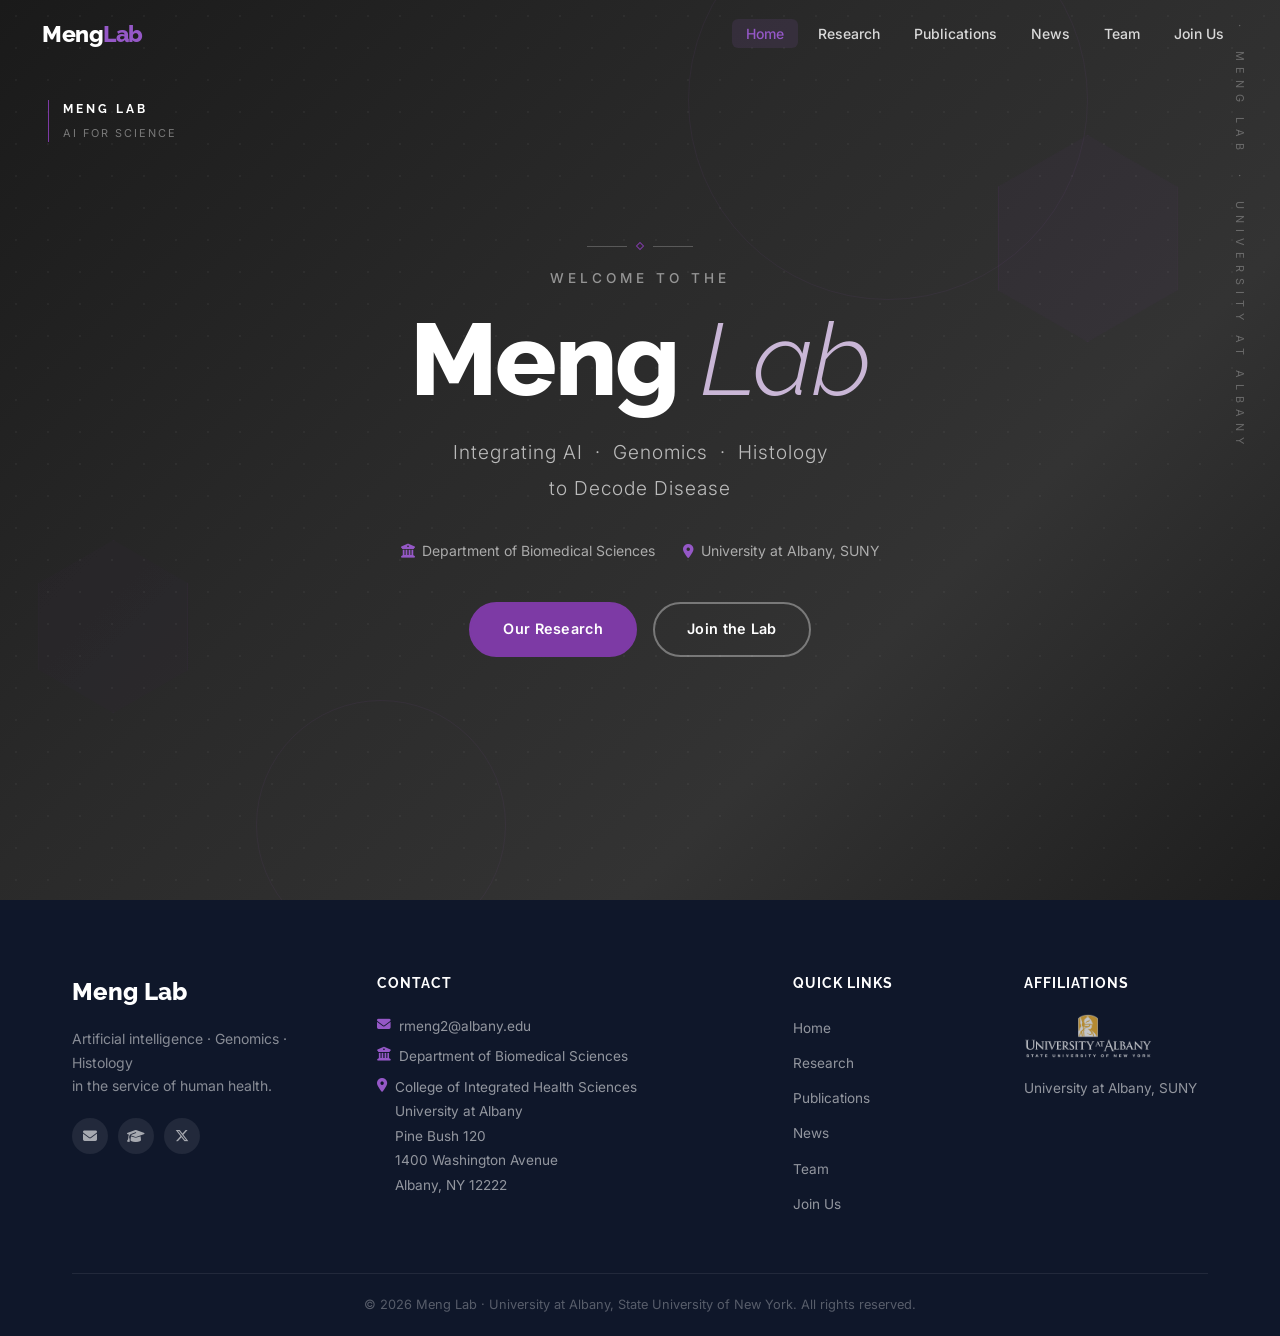
==== index.html @ 4afde880 "Initial commit: Meng Lab website" ====
<!DOCTYPE html>
<html lang="en">
<head>
    <meta charset="UTF-8">
    <meta name="viewport" content="width=device-width, initial-scale=1.0">
    <title>Meng Lab | University at Albany, SUNY</title>
    <meta name="description" content="Meng Lab: AI-driven computational genomics, histological imaging, and infectious disease biology at UAlbany, SUNY.">
    <link rel="stylesheet" href="css/style.css">
    <link rel="preconnect" href="https://fonts.googleapis.com">
    <link rel="preconnect" href="https://fonts.gstatic.com" crossorigin>
    <link href="https://fonts.googleapis.com/css2?family=Raleway:wght@300;400;500;600;700;800&family=Inter:wght@300;400;500;600&display=swap" rel="stylesheet">
    <link rel="stylesheet" href="https://cdnjs.cloudflare.com/ajax/libs/font-awesome/6.5.0/css/all.min.css">
</head>
<body>

    <!-- NAVBAR (transparent on home, becomes solid on scroll) -->
    <nav class="navbar" id="navbar">
        <div class="nav-container">
            <a href="index.html" class="nav-logo">
                <span class="logo-meng">Meng</span><span class="logo-lab">Lab</span>
            </a>
            <ul class="nav-menu" id="nav-menu">
                <li><a href="index.html"        class="nav-link active">Home</a></li>
                <li><a href="research.html"     class="nav-link">Research</a></li>
                <li><a href="publications.html" class="nav-link">Publications</a></li>
                <li><a href="news.html"         class="nav-link">News</a></li>
                <li><a href="team.html"         class="nav-link">Team</a></li>
                <li><a href="join.html"         class="nav-link">Join Us</a></li>
            </ul>
            <button class="nav-toggle" id="nav-toggle" aria-label="Toggle menu">
                <span></span><span></span><span></span>
            </button>
        </div>
    </nav>

    <!-- HERO -->
    <section class="hero">
        <div class="hero-bg">
            <div class="hex hex-2"></div>
            <div class="hex hex-3"></div>
            <div class="circle circle-1"></div>
            <div class="circle circle-2"></div>
            <div class="dot-grid"></div>
        </div>

        <!-- Editorial corner mark -->
        <div class="hero-mark">
            <span class="hero-mark-no">Meng Lab</span>
            <span class="hero-mark-label">AI for Science</span>
        </div>

        <!-- Vertical wordmark on right edge -->
        <div class="hero-spine">AI for Science &nbsp;·&nbsp; Meng Lab &nbsp;·&nbsp; University at Albany</div>

        <div class="hero-content">
            <div class="hero-eyebrow">
                <span class="hero-eyebrow-line"></span>
                <span class="hero-eyebrow-mark"></span>
                <span class="hero-eyebrow-line"></span>
            </div>
            <p class="hero-welcome">Welcome to the</p>
            <h1 class="hero-title">Meng <span class="hero-title-accent">Lab</span></h1>
            <p class="hero-tagline">Integrating AI &nbsp;·&nbsp; Genomics &nbsp;·&nbsp; Histology<br>to Decode Disease</p>
            <div class="hero-meta">
                <span><i class="fas fa-university"></i> Department of Biomedical Sciences</span>
                <span><i class="fas fa-map-marker-alt"></i> University at Albany, SUNY</span>
            </div>
            <div class="hero-buttons">
                <a href="research.html" class="btn btn-primary">Our Research</a>
                <a href="join.html"     class="btn btn-ghost">Join the Lab</a>
            </div>
        </div>
    </section>

    <!-- FOOTER -->
    <footer class="footer">
        <div class="container">
            <div class="footer-grid">
                <div class="footer-brand">
                    <div class="footer-logo">Meng Lab</div>
                    <p>Artificial intelligence · Genomics · Histology<br>in the service of human health.</p>
                    <div class="footer-social">
                        <a href="mailto:rmeng2@albany.edu"><i class="fas fa-envelope"></i></a>
                        <a href="https://scholar.google.com/citations?view_op=list_works&amp;hl=en&amp;hl=en&amp;user=-INi6s0AAAAJ&amp;sortby=pubdate" target="_blank"><i class="fas fa-graduation-cap"></i></a>
                        <a href="#"><i class="fab fa-x-twitter"></i></a>
                    </div>
                </div>
                <div class="footer-col">
                    <h4>Contact</h4>
                    <p><i class="fas fa-envelope"></i> <a href="mailto:rmeng2@albany.edu">rmeng2@albany.edu</a></p>
                    <p><i class="fas fa-university"></i> Department of Biomedical Sciences</p>
                    <p><i class="fas fa-map-marker-alt"></i> College of Integrated Health Sciences<br>University at Albany<br>Pine Bush 120<br>1400 Washington Avenue<br>Albany, NY 12222</p>
                </div>
                <div class="footer-col">
                    <h4>Quick Links</h4>
                    <ul class="footer-links">
                        <li><a href="index.html">Home</a></li>
                        <li><a href="research.html">Research</a></li>
                        <li><a href="publications.html">Publications</a></li>
                        <li><a href="news.html">News</a></li>
                        <li><a href="team.html">Team</a></li>
                        <li><a href="join.html">Join Us</a></li>
                    </ul>
                </div>
                <div class="footer-col">
                    <h4>Affiliations</h4>
                    <div class="affil-logo-wrap"><a href="https://www.albany.edu" target="_blank"><img src="assets/images/ualbany-logo-white.png" alt="University at Albany, SUNY"></a></div>
                    <ul class="footer-links">
                        <li><a href="https://www.albany.edu" target="_blank">University at Albany, SUNY</a></li>
                    </ul>
                </div>
            </div>
            <div class="footer-bottom">
                <p>&copy; 2026 Meng Lab · University at Albany, State University of New York. All rights reserved.</p>
            </div>
        </div>
    </footer>

    <button id="back-to-top" class="back-to-top" aria-label="Back to top">
        <i class="fas fa-chevron-up"></i>
    </button>

    <script src="js/main.js"></script>
</body>
</html>
---- css/style.css ----
/* ============================================================
   Meng Lab — Stylesheet
   ============================================================ */

/* ---------- CSS Custom Properties ---------- */
:root {
    --navy:        #2a2a2a;
    --navy-mid:    #3a3a3a;
    --navy-light:  #4a4a4a;
    --teal:        #7d3aa5;
    --teal-light:  #9558c7;
    --amber:       #9558c7;
    --white:       #ffffff;
    --gray-50:     #f8fafc;
    --gray-100:    #f1f5f9;
    --gray-200:    #e2e8f0;
    --gray-300:    #cbd5e1;
    --gray-400:    #94a3b8;
    --gray-500:    #64748b;
    --gray-700:    #334155;
    --gray-800:    #1e293b;
    --gray-900:    #0f172a;

    --font-display: 'Raleway', sans-serif;
    --font-body:    'Inter', sans-serif;

    --shadow-sm:  0 1px 3px rgba(0,0,0,.08), 0 1px 2px rgba(0,0,0,.06);
    --shadow-md:  0 4px 16px rgba(0,0,0,.10);
    --shadow-lg:  0 12px 40px rgba(0,0,0,.14);
    --shadow-xl:  0 20px 60px rgba(0,0,0,.18);

    --radius-sm:  6px;
    --radius-md:  12px;
    --radius-lg:  20px;
    --radius-xl:  32px;

    --nav-h: 68px;
    --transition: 0.3s ease;
}

/* ---------- Reset & Base ---------- */
*, *::before, *::after { box-sizing: border-box; margin: 0; padding: 0; }

html {
    scroll-behavior: smooth;
    font-size: 16px;
}

body {
    font-family: var(--font-body);
    color: var(--gray-800);
    background: var(--white);
    line-height: 1.7;
    overflow-x: hidden;
}

a { color: var(--navy-mid); text-decoration: none; transition: color var(--transition); }
a:hover { color: var(--teal); }

img { max-width: 100%; display: block; }

ul { list-style: none; }

/* ============================================================
   NAVBAR
   ============================================================ */
.navbar {
    position: fixed;
    top: 0; left: 0; right: 0;
    height: var(--nav-h);
    z-index: 1000;
    transition: background var(--transition), box-shadow var(--transition);
    background: transparent;
}

.navbar.scrolled {
    background: rgba(42, 42, 42, 0.97);
    box-shadow: 0 2px 20px rgba(0,0,0,.4);
    backdrop-filter: blur(10px);
}

.nav-container {
    max-width: 1260px;
    margin: 0 auto;
    padding: 0 32px;
    height: 100%;
    display: flex;
    align-items: center;
    justify-content: space-between;
}

.nav-logo {
    font-family: var(--font-display);
    font-size: 1.45rem;
    font-weight: 800;
    letter-spacing: -.5px;
}
.logo-meng { color: var(--white); }
.logo-lab  { color: var(--teal-light); }

.nav-menu {
    display: flex;
    align-items: center;
    gap: 6px;
}

.nav-link {
    color: rgba(255,255,255,.82);
    font-size: 0.875rem;
    font-weight: 500;
    padding: 6px 14px;
    border-radius: 6px;
    transition: color var(--transition), background var(--transition);
}
.nav-link:hover {
    color: var(--white);
    background: rgba(255,255,255,.1);
}

.nav-toggle {
    display: none;
    flex-direction: column;
    gap: 5px;
    background: none;
    border: none;
    cursor: pointer;
    padding: 6px;
}
.nav-toggle span {
    display: block;
    width: 24px;
    height: 2px;
    background: var(--white);
    border-radius: 2px;
    transition: var(--transition);
}

/* ============================================================
   HERO
   ============================================================ */
.hero {
    position: relative;
    min-height: 100vh;
    display: flex;
    align-items: center;
    justify-content: center;
    background: linear-gradient(135deg, #1a1a1a 0%, #2a2a2a 40%, #333333 70%, #1e1e1e 100%);
    overflow: hidden;
    text-align: center;
}

/* Decorative background elements */
.hero-bg {
    position: absolute;
    inset: 0;
    pointer-events: none;
}

.hex {
    position: absolute;
    width: 120px;
    height: 138px;
    background: rgba(125, 58, 165, 0.04);
    clip-path: polygon(50% 0%, 100% 25%, 100% 75%, 50% 100%, 0% 75%, 0% 25%);
    border: 1px solid rgba(125, 58, 165, 0.08);
    animation: floatHex 8s ease-in-out infinite;
}

.hex-1 { top: 10%; left: 5%;   width: 100px; height: 115px; animation-delay: 0s; }
.hex-2 { top: 60%; left: 3%;   width: 150px; height: 173px; animation-delay: 1.5s; opacity:.6; }
.hex-3 { top: 15%; right: 8%;  width: 180px; height: 207px; animation-delay: 0.8s; }
.hex-4 { top: 70%; right: 5%;  width: 100px; height: 115px; animation-delay: 2.5s; opacity:.7; }
.hex-5 { top: 40%; left: 45%;  width: 60px;  height: 69px;  animation-delay: 1s;   opacity:.4; }

.circle {
    position: absolute;
    border-radius: 50%;
    border: 1px solid rgba(149, 88, 199, 0.07);
    animation: floatHex 10s ease-in-out infinite;
}
.circle-1 { width: 400px; height: 400px; top: -100px; right: 15%; animation-delay: 3s; }
.circle-2 { width: 250px; height: 250px; bottom: -50px; left: 20%; animation-delay: 1.5s; }

.dot-grid {
    position: absolute;
    inset: 0;
    background-image: radial-gradient(rgba(255,255,255,.04) 1px, transparent 1px);
    background-size: 32px 32px;
}

@keyframes floatHex {
    0%, 100% { transform: translateY(0) rotate(0deg); }
    50%       { transform: translateY(-18px) rotate(3deg); }
}

/* Hero content */
.hero-content {
    position: relative;
    z-index: 2;
    max-width: 780px;
    padding: 0 24px;
}

/* Editorial eyebrow — hairline + center diamond above welcome */
.hero-eyebrow {
    display: flex;
    align-items: center;
    justify-content: center;
    gap: 10px;
    margin-bottom: 18px;
}
.hero-eyebrow-line {
    width: 40px;
    height: 1px;
    background: rgba(255, 255, 255, 0.22);
}
.hero-eyebrow-mark {
    width: 6px;
    height: 6px;
    background: transparent;
    border: 1px solid var(--teal);
    transform: rotate(45deg);
}

.hero-welcome {
    color: rgba(255, 255, 255, 0.5);
    font-size: 0.85rem;
    font-weight: 500;
    letter-spacing: 4px;
    text-transform: uppercase;
    margin-bottom: 16px;
}

.hero-title {
    font-family: var(--font-display);
    font-size: clamp(3.5rem, 8vw, 6.5rem);
    font-weight: 800;
    color: var(--white);
    line-height: 1.05;
    letter-spacing: -2px;
    margin-bottom: 20px;
}
.hero-title-accent {
    color: #c9b6d6;
    font-weight: 300;
    font-style: italic;
    letter-spacing: -1px;
}

/* Corner ID mark — top-left */
.hero-mark {
    position: absolute;
    top: calc(var(--nav-h) + 32px);
    left: 48px;
    z-index: 3;
    display: flex;
    flex-direction: column;
    align-items: flex-start;
    gap: 4px;
    color: rgba(255, 255, 255, 0.55);
    padding-left: 14px;
    border-left: 1px solid var(--teal);
}
.hero-mark-no {
    font-family: var(--font-display);
    font-size: 0.72rem;
    font-weight: 700;
    letter-spacing: 3px;
    color: var(--white);
    text-transform: uppercase;
}
.hero-mark-label {
    font-size: 0.68rem;
    letter-spacing: 2px;
    text-transform: uppercase;
    color: rgba(255, 255, 255, 0.4);
}

/* Vertical spine wordmark on right edge */
.hero-spine {
    position: absolute;
    right: 40px;
    top: 50%;
    transform: translateY(-50%) rotate(90deg);
    transform-origin: right center;
    z-index: 3;
    font-family: var(--font-body);
    font-size: 0.68rem;
    letter-spacing: 6px;
    text-transform: uppercase;
    color: rgba(255, 255, 255, 0.28);
    white-space: nowrap;
    pointer-events: none;
}

.hero-tagline {
    font-size: clamp(1rem, 2.5vw, 1.2rem);
    color: rgba(255,255,255,.68);
    font-weight: 300;
    letter-spacing: 1px;
    margin-bottom: 32px;
    line-height: 1.9;
}

.hero-meta {
    display: flex;
    align-items: center;
    justify-content: center;
    gap: 28px;
    flex-wrap: wrap;
    margin-bottom: 40px;
}
.hero-meta span {
    color: rgba(255,255,255,.6);
    font-size: 0.875rem;
    display: flex;
    align-items: center;
    gap: 7px;
}
.hero-meta i { color: var(--teal-light); }

.hero-buttons {
    display: flex;
    gap: 16px;
    justify-content: center;
    flex-wrap: wrap;
}

.hero-scroll-hint {
    position: absolute;
    bottom: 36px;
    left: 50%;
    transform: translateX(-50%);
    z-index: 2;
    display: flex;
    flex-direction: column;
    align-items: center;
    gap: 6px;
    color: rgba(255,255,255,.35);
    font-size: 0.75rem;
    letter-spacing: 2px;
    text-transform: uppercase;
    animation: scrollBounce 2s ease-in-out infinite;
}

@keyframes scrollBounce {
    0%, 100% { transform: translateX(-50%) translateY(0); }
    50%       { transform: translateX(-50%) translateY(6px); }
}

/* ============================================================
   BUTTONS
   ============================================================ */
.btn {
    display: inline-flex;
    align-items: center;
    gap: 8px;
    padding: 13px 32px;
    border-radius: 50px;
    font-family: var(--font-body);
    font-size: 0.9rem;
    font-weight: 600;
    cursor: pointer;
    transition: all var(--transition);
    text-decoration: none;
    border: 2px solid transparent;
    letter-spacing: 0.3px;
}

.btn-primary {
    background: var(--teal);
    color: var(--white);
    border-color: var(--teal);
}
.btn-primary:hover {
    background: var(--teal-light);
    border-color: var(--teal-light);
    color: var(--white);
    transform: translateY(-2px);
    box-shadow: 0 8px 24px rgba(125,58,165,.35);
}

.btn-ghost {
    background: transparent;
    color: var(--white);
    border-color: rgba(255,255,255,.35);
}
.btn-ghost:hover {
    background: rgba(255,255,255,.1);
    border-color: rgba(255,255,255,.6);
    color: var(--white);
    transform: translateY(-2px);
}

.btn-outline {
    background: transparent;
    color: var(--navy-mid);
    border-color: var(--navy-mid);
}
.btn-outline:hover {
    background: var(--navy-mid);
    color: var(--white);
    transform: translateY(-2px);
    box-shadow: 0 8px 24px rgba(58,58,58,.2);
}

.btn-large {
    padding: 16px 40px;
    font-size: 1rem;
}

/* ============================================================
   SHARED SECTION STYLES
   ============================================================ */
.section { padding: 96px 0; }

.container {
    max-width: 1200px;
    margin: 0 auto;
    padding: 0 32px;
}

.section-tag {
    display: inline-block;
    background: rgba(125,58,165,.1);
    color: var(--teal);
    font-size: 0.75rem;
    font-weight: 700;
    letter-spacing: 3px;
    text-transform: uppercase;
    padding: 5px 14px;
    border-radius: 50px;
    margin-bottom: 14px;
}

.section-title {
    font-family: var(--font-display);
    font-size: clamp(2rem, 4vw, 2.8rem);
    font-weight: 800;
    color: var(--gray-900);
    line-height: 1.15;
    letter-spacing: -1px;
    margin-bottom: 20px;
}

.section-subtitle {
    font-size: 1.05rem;
    color: var(--gray-500);
    max-width: 680px;
    margin: 0 auto;
}

.section-header {
    text-align: center;
    margin-bottom: 60px;
}

/* ============================================================
   ABOUT
   ============================================================ */
.about-section { background: var(--white); }

.about-grid {
    display: grid;
    grid-template-columns: 340px 1fr;
    gap: 72px;
    align-items: start;
}

/* Left column */
.about-left { display: flex; flex-direction: column; gap: 24px; }

.photo-frame {
    position: relative;
    border-radius: var(--radius-lg);
    overflow: hidden;
    box-shadow: var(--shadow-xl);
}

.profile-photo {
    width: 100%;
    aspect-ratio: 3/4;
    object-fit: cover;
    object-position: top center;
    display: block;
    filter: grayscale(5%) contrast(1.02);
    transition: transform 0.6s ease;
}
.photo-frame:hover .profile-photo { transform: scale(1.03); }

.photo-accent {
    position: absolute;
    bottom: 0; left: 0; right: 0;
    height: 4px;
    background: linear-gradient(90deg, var(--teal), var(--navy-mid));
}

.pi-card {
    background: var(--gray-50);
    border: 1px solid var(--gray-200);
    border-radius: var(--radius-md);
    padding: 24px;
    text-align: center;
}
.pi-card h3 {
    font-family: var(--font-display);
    font-size: 1.2rem;
    font-weight: 700;
    color: var(--gray-900);
    margin-bottom: 6px;
}
.pi-title { color: var(--teal); font-weight: 600; font-size: 0.875rem; margin-bottom: 4px; }
.pi-dept, .pi-inst { color: var(--gray-500); font-size: 0.825rem; line-height: 1.5; }
.pi-divider { border: none; border-top: 1px solid var(--gray-200); margin: 16px 0; }

.pi-links {
    display: flex;
    justify-content: center;
    gap: 12px;
}
.pi-links a {
    width: 36px; height: 36px;
    border-radius: 50%;
    background: var(--white);
    border: 1px solid var(--gray-200);
    display: flex;
    align-items: center;
    justify-content: center;
    color: var(--gray-500);
    font-size: 0.875rem;
    transition: all var(--transition);
}
.pi-links a:hover {
    background: var(--navy-mid);
    border-color: var(--navy-mid);
    color: var(--white);
    transform: translateY(-2px);
}

/* Right column */
.about-right { padding-top: 8px; }

.about-lead {
    font-size: 1.15rem;
    color: var(--gray-700);
    font-weight: 400;
    margin-bottom: 20px;
    line-height: 1.75;
    border-left: 3px solid var(--teal);
    padding-left: 20px;
}

.about-right p {
    color: var(--gray-600);
    margin-bottom: 16px;
    font-size: 0.975rem;
}

/* Stats strip */
.stats-strip {
    display: grid;
    grid-template-columns: repeat(4, 1fr);
    gap: 1px;
    background: var(--gray-200);
    border: 1px solid var(--gray-200);
    border-radius: var(--radius-md);
    overflow: hidden;
    margin: 32px 0;
}

.stat-item {
    background: var(--white);
    padding: 20px 12px;
    text-align: center;
    display: flex;
    flex-direction: column;
    gap: 4px;
}

.stat-number {
    font-family: var(--font-display);
    font-size: 1.6rem;
    font-weight: 800;
    color: var(--navy-mid);
    line-height: 1;
}

.stat-label {
    font-size: 0.72rem;
    color: var(--gray-500);
    line-height: 1.3;
    font-weight: 500;
}

/* Education list */
.edu-list {
    display: flex;
    flex-direction: column;
    gap: 12px;
    margin-bottom: 32px;
}

.edu-item {
    display: flex;
    align-items: center;
    gap: 14px;
    padding: 14px 18px;
    background: var(--gray-50);
    border-radius: var(--radius-sm);
    border: 1px solid var(--gray-100);
}

.edu-icon {
    width: 38px; height: 38px;
    background: linear-gradient(135deg, var(--teal), #9558c7);
    color: var(--white);
    border-radius: 10px;
    display: flex;
    align-items: center;
    justify-content: center;
    font-size: 0.875rem;
    flex-shrink: 0;
}

.edu-text {
    display: flex;
    flex-direction: column;
}
.edu-text strong { font-size: 0.9rem; color: var(--gray-800); font-weight: 600; }
.edu-text span   { font-size: 0.8rem; color: var(--gray-500); }

/* ============================================================
   RESEARCH
   ============================================================ */
.research-section { background: var(--gray-50); }

.research-grid {
    display: grid;
    grid-template-columns: repeat(3, 1fr);
    gap: 28px;
}

.research-card {
    background: var(--white);
    border-radius: var(--radius-lg);
    padding: 36px 32px 32px;
    border: 1px solid var(--gray-200);
    box-shadow: var(--shadow-sm);
    display: flex;
    flex-direction: column;
    gap: 16px;
    transition: transform var(--transition), box-shadow var(--transition);
}
.research-card:hover {
    transform: translateY(-6px);
    box-shadow: var(--shadow-lg);
}

.rc-icon {
    width: 56px; height: 56px;
    border-radius: 16px;
    display: flex;
    align-items: center;
    justify-content: center;
    font-size: 1.4rem;
    flex-shrink: 0;
}
.rc-icon-blue  { background: rgba(125,58,165,.10); color: #7d3aa5; }
.rc-icon-teal  { background: rgba(149,88,199,.12); color: #9558c7; }
.rc-icon-amber { background: rgba(181,134,224,.14); color: #b586e0; }

.research-card h3 {
    font-family: var(--font-display);
    font-size: 1.1rem;
    font-weight: 700;
    color: var(--gray-900);
    line-height: 1.35;
}

.research-card p {
    color: var(--gray-600);
    font-size: 0.9rem;
    line-height: 1.75;
    flex: 1;
}

.rc-tags {
    display: flex;
    flex-wrap: wrap;
    gap: 6px;
}
.rc-tags span {
    background: var(--gray-100);
    color: var(--gray-600);
    font-size: 0.72rem;
    font-weight: 600;
    padding: 4px 10px;
    border-radius: 50px;
    letter-spacing: 0.3px;
}

.rc-paper {
    display: flex;
    align-items: center;
    gap: 8px;
    font-size: 0.8rem;
    color: var(--gray-400);
    padding-top: 8px;
    border-top: 1px solid var(--gray-100);
}
.rc-paper i { color: var(--teal); }

/* ============================================================
   NEWS
   ============================================================ */
.news-section { background: var(--white); }

.news-timeline {
    position: relative;
    max-width: 820px;
    margin: 0 auto;
    padding-left: 32px;
}

.news-timeline::before {
    content: '';
    position: absolute;
    left: 0;
    top: 0; bottom: 0;
    width: 2px;
    background: linear-gradient(to bottom, var(--teal), transparent);
}

.news-item {
    position: relative;
    display: grid;
    grid-template-columns: 90px 1fr;
    gap: 20px;
    padding: 20px 0 24px;
    border-bottom: 1px solid var(--gray-100);
    align-items: baseline;
}
.news-item:last-child { border-bottom: none; }

.news-dot {
    position: absolute;
    left: -38px;
    top: 26px;
    width: 12px; height: 12px;
    border-radius: 50%;
    background: var(--teal);
    border: 2px solid var(--white);
    box-shadow: 0 0 0 3px rgba(125,58,165,.2);
}

.news-date {
    font-size: 0.78rem;
    font-weight: 700;
    color: var(--teal);
    text-transform: uppercase;
    letter-spacing: 1px;
    line-height: 1.7;
    text-align: right;
    padding-right: 8px;
    white-space: nowrap;
}

.news-body {
    font-size: 0.925rem;
    color: var(--gray-600);
    line-height: 1.7;
}
.news-body strong { color: var(--gray-800); }

.news-link {
    color: var(--teal);
    font-weight: 600;
    font-size: 0.85rem;
    margin-left: 6px;
}
.news-link:hover { color: var(--navy-mid); }

.badge {
    display: inline-block;
    padding: 2px 10px;
    border-radius: 50px;
    font-size: 0.7rem;
    font-weight: 700;
    text-transform: uppercase;
    letter-spacing: 1px;
    margin-right: 8px;
    vertical-align: middle;
}
.badge-new {
    background: rgba(125,58,165,.12);
    color: var(--teal);
}

/* ============================================================
   PUBLICATIONS
   ============================================================ */
.publications-section { background: var(--gray-50); }

.pub-list { max-width: 960px; margin: 0 auto; }

.pub-year-block {
    display: grid;
    grid-template-columns: 80px 1fr;
    gap: 24px;
    margin-bottom: 40px;
    align-items: start;
}

.pub-year-label {
    font-family: var(--font-display);
    font-size: 1.5rem;
    font-weight: 800;
    color: var(--gray-300);
    text-align: right;
    padding-top: 14px;
    line-height: 1;
}

.pub-year-review { font-size: 0.7rem; color: var(--gray-400); letter-spacing: 1px; padding-top: 18px; text-transform: uppercase; }

.pub-year-items { display: flex; flex-direction: column; gap: 14px; }

.pub-item {
    background: var(--white);
    border: 1px solid var(--gray-200);
    border-radius: var(--radius-md);
    padding: 20px 24px;
    display: grid;
    grid-template-columns: 80px 1fr;
    gap: 18px;
    align-items: start;
    transition: box-shadow var(--transition), transform var(--transition);
}
.pub-item:hover {
    box-shadow: var(--shadow-md);
    transform: translateX(4px);
}

.pub-featured {
    border-left: 3px solid var(--teal);
}

/* Journal badges */
.pub-badge {
    display: inline-flex;
    align-items: center;
    justify-content: center;
    padding: 5px 8px;
    border-radius: var(--radius-sm);
    font-size: 0.68rem;
    font-weight: 800;
    text-transform: uppercase;
    letter-spacing: 0.5px;
    text-align: center;
    line-height: 1.2;
    color: var(--white);
    align-self: start;
    margin-top: 2px;
}

/* High-impact journals → UAlbany purple */
.badge-pnas,
.badge-science,
.badge-nature,
.badge-cell    { background: var(--teal); }
/* Other journals → dark gray */
.badge-natcomm,
.badge-plos,
.badge-bioprot { background: var(--gray-700); }
.badge-review  { background: var(--gray-400); }

.pub-title {
    font-size: 0.925rem;
    font-weight: 600;
    color: var(--gray-800);
    margin-bottom: 5px;
    line-height: 1.5;
}

.pub-authors {
    font-size: 0.825rem;
    color: var(--gray-500);
    margin-bottom: 4px;
    line-height: 1.5;
}
.pub-authors strong { color: var(--gray-700); }

.pub-journal {
    font-size: 0.825rem;
    color: var(--gray-500);
    display: flex;
    align-items: center;
    gap: 8px;
    flex-wrap: wrap;
}

.co-first-label {
    background: rgba(125,58,165,.1);
    color: var(--teal);
    font-size: 0.7rem;
    font-weight: 700;
    padding: 2px 8px;
    border-radius: 50px;
    letter-spacing: 0.5px;
}

.pub-doi {
    display: inline-flex;
    align-items: center;
    gap: 5px;
    font-size: 0.78rem;
    font-weight: 600;
    color: var(--teal);
    margin-top: 6px;
}
.pub-doi:hover { color: var(--navy-mid); }

.pub-footer {
    text-align: center;
    margin-top: 48px;
}

/* ============================================================
   TEAM
   ============================================================ */
.team-section { background: var(--white); }

.team-grid {
    display: flex;
    justify-content: center;
    margin-bottom: 40px;
}

.team-card {
    background: var(--gray-50);
    border: 1px solid var(--gray-200);
    border-radius: var(--radius-lg);
    overflow: hidden;
    width: 280px;
    text-align: center;
    box-shadow: var(--shadow-sm);
    transition: box-shadow var(--transition), transform var(--transition);
}
.team-card:hover {
    box-shadow: var(--shadow-lg);
    transform: translateY(-4px);
}

.team-photo-wrap {
    overflow: hidden;
    height: 260px;
}
.team-photo {
    width: 100%; height: 100%;
    object-fit: cover;
    object-position: top center;
    transition: transform 0.5s ease;
}
.team-card:hover .team-photo { transform: scale(1.06); }

.team-info {
    padding: 24px 20px;
}
.team-info h3 {
    font-family: var(--font-display);
    font-size: 1.1rem;
    font-weight: 700;
    color: var(--gray-900);
    margin-bottom: 4px;
}
.team-role  { color: var(--teal); font-weight: 600; font-size: 0.85rem; margin-bottom: 3px; }
.team-dept  { color: var(--gray-600); font-size: 0.8rem; }
.team-univ  { color: var(--gray-500); font-size: 0.8rem; margin-bottom: 12px; }
.team-email {
    font-size: 0.8rem;
    color: var(--gray-500);
    display: flex;
    align-items: center;
    justify-content: center;
    gap: 6px;
    margin-bottom: 12px;
}
.team-email a { color: var(--gray-500); }
.team-email a:hover { color: var(--teal); }

.team-links {
    display: flex;
    justify-content: center;
    gap: 8px;
}
.team-links a {
    width: 32px; height: 32px;
    border-radius: 50%;
    background: var(--white);
    border: 1px solid var(--gray-200);
    display: flex;
    align-items: center;
    justify-content: center;
    color: var(--gray-500);
    font-size: 0.8rem;
    transition: all var(--transition);
}
.team-links a:hover {
    background: var(--navy-mid);
    border-color: var(--navy-mid);
    color: var(--white);
}

.team-recruiting {
    text-align: center;
    padding: 24px 40px;
    background: linear-gradient(135deg, rgba(125,58,165,.05), rgba(58,58,58,.05));
    border: 1px dashed var(--gray-300);
    border-radius: var(--radius-lg);
    max-width: 560px;
    margin: 0 auto;
    font-size: 1rem;
    color: var(--gray-600);
}
.team-recruiting a {
    color: var(--teal);
    font-weight: 600;
}

/* ============================================================
   JOIN US
   ============================================================ */
.join-section {
    background: linear-gradient(135deg, var(--navy) 0%, var(--navy-mid) 100%);
    color: var(--white);
}

.join-section .section-tag {
    background: rgba(149,88,199,.15);
    color: var(--teal-light);
}
.join-section .section-title { color: var(--white); }
.join-section .section-subtitle { color: rgba(255,255,255,.7); }

.join-grid {
    display: grid;
    grid-template-columns: repeat(2, 1fr);
    gap: 24px;
    margin-bottom: 56px;
}

.join-card {
    background: rgba(255,255,255,.06);
    border: 1px solid rgba(255,255,255,.1);
    border-radius: var(--radius-lg);
    padding: 36px 28px;
    transition: background var(--transition), transform var(--transition);
}
.join-card:hover {
    background: rgba(255,255,255,.1);
    transform: translateY(-4px);
}

.join-icon {
    width: 56px; height: 56px;
    border-radius: 16px;
    background: rgba(125,58,165,.2);
    color: var(--teal-light);
    display: flex;
    align-items: center;
    justify-content: center;
    font-size: 1.4rem;
    margin-bottom: 20px;
}

.join-card h3 {
    font-family: var(--font-display);
    font-size: 1.1rem;
    font-weight: 700;
    color: var(--white);
    margin-bottom: 12px;
}

.join-card p {
    font-size: 0.875rem;
    color: rgba(255,255,255,.65);
    line-height: 1.75;
}

.join-cta {
    text-align: center;
    padding: 40px 0 0;
    border-top: 1px solid rgba(255,255,255,.1);
}
.join-cta p {
    color: rgba(255,255,255,.7);
    margin-bottom: 24px;
    font-size: 0.95rem;
}

/* ============================================================
   FOOTER
   ============================================================ */
.footer {
    background: var(--gray-900);
    color: rgba(255,255,255,.7);
    padding: 72px 0 0;
}

.footer-grid {
    display: grid;
    grid-template-columns: 1.4fr 2fr 1fr 1fr;
    gap: 48px;
    padding-bottom: 56px;
    border-bottom: 1px solid rgba(255,255,255,.08);
}

.footer-logo {
    font-family: var(--font-display);
    font-size: 1.5rem;
    font-weight: 800;
    color: var(--white);
    margin-bottom: 14px;
}

.footer-brand p {
    font-size: 0.875rem;
    line-height: 1.7;
    color: rgba(255,255,255,.5);
    margin-bottom: 20px;
}

.footer-social {
    display: flex;
    gap: 10px;
}
.footer-social a {
    width: 36px; height: 36px;
    border-radius: 50%;
    background: rgba(255,255,255,.08);
    display: flex;
    align-items: center;
    justify-content: center;
    color: rgba(255,255,255,.6);
    font-size: 0.875rem;
    transition: all var(--transition);
}
.footer-social a:hover {
    background: var(--teal);
    color: var(--white);
}

.footer-col h4 {
    font-family: var(--font-display);
    font-size: 0.875rem;
    font-weight: 700;
    color: var(--white);
    letter-spacing: 1px;
    text-transform: uppercase;
    margin-bottom: 18px;
}

.footer-col p {
    font-size: 0.85rem;
    line-height: 1.8;
    display: flex;
    align-items: flex-start;
    gap: 8px;
    margin-bottom: 6px;
    color: rgba(255,255,255,.55);
}
.footer-col p i { color: var(--teal-light); margin-top: 4px; flex-shrink: 0; }
.footer-col p a { color: rgba(255,255,255,.55); }
.footer-col p a:hover { color: var(--teal-light); }

.footer-links { display: flex; flex-direction: column; gap: 8px; }
.footer-links a {
    font-size: 0.85rem;
    color: rgba(255,255,255,.55);
    transition: color var(--transition);
}
.footer-links a:hover { color: var(--teal-light); }

.footer-bottom {
    padding: 20px 0;
    text-align: center;
    font-size: 0.8rem;
    color: rgba(255,255,255,.3);
}

/* ============================================================
   BACK TO TOP
   ============================================================ */
.back-to-top {
    position: fixed;
    bottom: 32px;
    right: 32px;
    width: 44px; height: 44px;
    background: var(--navy-mid);
    color: var(--white);
    border: none;
    border-radius: 50%;
    display: flex;
    align-items: center;
    justify-content: center;
    cursor: pointer;
    font-size: 0.875rem;
    box-shadow: var(--shadow-md);
    transition: all var(--transition);
    opacity: 0;
    pointer-events: none;
    z-index: 999;
}
.back-to-top.visible {
    opacity: 1;
    pointer-events: all;
}
.back-to-top:hover {
    background: var(--teal);
    transform: translateY(-3px);
}

/* ============================================================
   RESPONSIVE
   ============================================================ */
@media (max-width: 1024px) {
    .about-grid { grid-template-columns: 280px 1fr; gap: 48px; }
    .research-grid { grid-template-columns: 1fr 1fr; }
    .footer-grid { grid-template-columns: 1fr 1fr; gap: 36px; }
    .stats-strip { grid-template-columns: repeat(2, 1fr); }
}

@media (max-width: 768px) {
    :root { --nav-h: 60px; }

    .nav-menu {
        position: fixed;
        top: var(--nav-h);
        left: 0; right: 0;
        background: rgba(42,42,42,.97);
        flex-direction: column;
        padding: 24px 20px;
        gap: 4px;
        transform: translateY(-120%);
        transition: transform var(--transition);
        backdrop-filter: blur(12px);
    }
    .nav-menu.open { transform: translateY(0); }
    .nav-link { padding: 10px 16px; width: 100%; }
    .nav-toggle { display: flex; }

    .section { padding: 72px 0; }
    .container { padding: 0 20px; }

    .about-grid { grid-template-columns: 1fr; }
    .about-left { flex-direction: row; flex-wrap: wrap; }
    .photo-frame { width: 200px; flex-shrink: 0; }
    .pi-card { flex: 1; min-width: 220px; }

    .research-grid { grid-template-columns: 1fr; }
    .join-grid { grid-template-columns: 1fr; }

    .pub-year-block { grid-template-columns: 60px 1fr; gap: 16px; }
    .pub-item { grid-template-columns: 60px 1fr; gap: 14px; }
    .pub-year-label { font-size: 1.1rem; }

    .news-item { grid-template-columns: 70px 1fr; gap: 12px; }

    .footer-grid { grid-template-columns: 1fr 1fr; gap: 32px; }
    .stats-strip { grid-template-columns: repeat(2, 1fr); }

    .hero-title { letter-spacing: -1px; }
    .hero-meta { flex-direction: column; gap: 10px; }
    .hero-mark, .hero-spine { display: none; }
}

@media (max-width: 540px) {
    .about-left { flex-direction: column; }
    .photo-frame { width: 100%; }
    .footer-grid { grid-template-columns: 1fr; }
    .stats-strip { grid-template-columns: repeat(2, 1fr); }
    .pub-item { grid-template-columns: 1fr; }
    .pub-badge { display: inline-flex; margin-bottom: 8px; }
    .news-item { grid-template-columns: 1fr; gap: 4px; }
    .news-date { text-align: left; padding-right: 0; }
    .pub-year-block { grid-template-columns: 1fr; }
    .pub-year-label { font-size: 0.9rem; color: var(--teal); padding-top: 0; text-align: left; }
}

/* ============================================================
   SCROLL ANIMATIONS
   ============================================================ */
.fade-in {
    opacity: 0;
    transform: translateY(28px);
    transition: opacity 0.65s ease, transform 0.65s ease;
}
.fade-in.visible {
    opacity: 1;
    transform: translateY(0);
}

/* ============================================================
   MULTI-PAGE LAYOUT
   ============================================================ */

/* Always-solid navbar for inner pages */
.navbar-solid,
.navbar-solid.scrolled {
    background: rgba(42, 42, 42, 0.98) !important;
    box-shadow: 0 2px 20px rgba(0,0,0,.45) !important;
}

/* Page entrance animation */
.main-content {
    animation: pageFadeIn 0.42s cubic-bezier(0.16, 1, 0.3, 1) both;
}
@keyframes pageFadeIn {
    from { opacity: 0; transform: translateY(22px); }
    to   { opacity: 1; transform: translateY(0); }
}

/* Active nav link (set in HTML per page) */
.nav-link.active {
    color: #9558c7 !important;
    background: rgba(149, 88, 199, 0.12) !important;
}

/* ---- Inner Page Banner ---- */
.page-banner {
    background: linear-gradient(135deg, #1a1a1a 0%, #2a2a2a 55%, #333333 100%);
    padding: calc(var(--nav-h) + 60px) 0 60px;
    text-align: center;
    position: relative;
    overflow: hidden;
}
.page-banner::before {
    content: '';
    position: absolute;
    inset: 0;
    background-image: radial-gradient(rgba(255,255,255,.025) 1px, transparent 1px);
    background-size: 28px 28px;
    pointer-events: none;
}
.page-banner-inner { position: relative; z-index: 1; }

.page-banner-tag {
    display: inline-block;
    background: rgba(149,88,199,.15);
    color: #9558c7;
    font-size: 0.72rem;
    font-weight: 700;
    letter-spacing: 3px;
    text-transform: uppercase;
    padding: 5px 16px;
    border-radius: 50px;
    margin-bottom: 16px;
}
.page-banner-title {
    font-family: var(--font-display);
    font-size: clamp(2rem, 4.5vw, 3rem);
    font-weight: 800;
    color: var(--white);
    letter-spacing: -1.5px;
    margin-bottom: 12px;
    line-height: 1.1;
}
.page-banner-sub {
    color: rgba(255,255,255,.55);
    font-size: 0.975rem;
    max-width: 600px;
    margin: 0 auto;
    line-height: 1.7;
}

/* ---- Home: Research Highlights ---- */
.home-research-grid {
    display: grid;
    grid-template-columns: repeat(3, 1fr);
    gap: 24px;
}
.home-research-card {
    background: var(--white);
    border: 1px solid var(--gray-200);
    border-radius: var(--radius-lg);
    padding: 32px 28px;
    box-shadow: var(--shadow-sm);
    transition: all var(--transition);
    display: block;
    color: inherit;
    text-decoration: none;
}
.home-research-card:hover {
    transform: translateY(-5px);
    box-shadow: var(--shadow-lg);
    border-color: var(--teal);
    color: inherit;
}
.home-research-card h3 {
    font-family: var(--font-display);
    font-size: 1.05rem;
    font-weight: 700;
    color: var(--gray-900);
    margin: 14px 0 10px;
    line-height: 1.35;
}
.home-research-card p {
    font-size: 0.875rem;
    color: var(--gray-500);
    line-height: 1.7;
    margin-bottom: 16px;
}
.home-research-card .card-read-more {
    display: inline-flex;
    align-items: center;
    gap: 5px;
    font-size: 0.8rem;
    font-weight: 600;
    color: var(--teal);
}

/* ---- Home: News Preview ---- */
.home-news-list { max-width: 820px; margin: 0 auto; }
.home-news-item {
    display: grid;
    grid-template-columns: 90px 1fr;
    gap: 20px;
    padding: 18px 0;
    border-bottom: 1px solid var(--gray-100);
    align-items: baseline;
}
.home-news-item:last-child { border-bottom: none; }
.home-news-date {
    font-size: 0.78rem;
    font-weight: 700;
    color: var(--teal);
    text-transform: uppercase;
    letter-spacing: 1px;
    text-align: right;
    padding-right: 8px;
    white-space: nowrap;
}
.home-news-body {
    font-size: 0.9rem;
    color: var(--gray-600);
    line-height: 1.65;
}
.home-news-body strong { color: var(--gray-800); }
.section-footer { text-align: center; margin-top: 40px; }

/* ---- Research Page: Detailed Cards ---- */
.research-detail-card {
    background: var(--white);
    border: 1px solid var(--gray-200);
    border-radius: var(--radius-xl);
    padding: 48px;
    margin-bottom: 28px;
    box-shadow: var(--shadow-sm);
    transition: box-shadow var(--transition);
    display: grid;
    grid-template-columns: 220px 1fr;
    gap: 48px;
    align-items: start;
}
.research-detail-card:hover { box-shadow: var(--shadow-lg); }
.research-detail-card h3 {
    font-family: var(--font-display);
    font-size: 1.3rem;
    font-weight: 800;
    color: var(--gray-900);
    margin-bottom: 16px;
    letter-spacing: -.4px;
    line-height: 1.3;
}
.research-detail-card p {
    color: var(--gray-600);
    font-size: 0.925rem;
    line-height: 1.82;
    margin-bottom: 14px;
}
.research-detail-card p:last-child { margin-bottom: 0; }
.research-detail-left {
    display: flex;
    flex-direction: column;
    gap: 20px;
    position: sticky;
    top: calc(var(--nav-h) + 20px);
}
.research-detail-number {
    font-family: var(--font-display);
    font-size: 4rem;
    font-weight: 800;
    color: var(--gray-200);
    line-height: 1;
}
.research-detail-icon {
    width: 64px; height: 64px;
    border-radius: 20px;
    display: flex;
    align-items: center;
    justify-content: center;
    font-size: 1.6rem;
}
.rdi-blue  { background: rgba(125,58,165,.10); color: #7d3aa5; }
.rdi-teal  { background: rgba(149,88,199,.12); color: #9558c7; }
.rdi-amber { background: rgba(181,134,224,.14); color: #b586e0; }

/* Future directions */
.future-box {
    background: linear-gradient(135deg, var(--navy) 0%, var(--navy-mid) 100%);
    border-radius: var(--radius-xl);
    padding: 56px 48px;
    margin-top: 48px;
    color: var(--white);
}
.future-box h2 {
    font-family: var(--font-display);
    font-size: 1.6rem;
    font-weight: 800;
    color: var(--white);
    margin-bottom: 12px;
}
.future-box > p {
    color: rgba(255,255,255,.65);
    font-size: 0.95rem;
    line-height: 1.8;
    max-width: 720px;
    margin-bottom: 32px;
}
.future-goals {
    display: grid;
    grid-template-columns: repeat(3, 1fr);
    gap: 20px;
}
.future-goal {
    background: rgba(255,255,255,.06);
    border: 1px solid rgba(255,255,255,.1);
    border-radius: var(--radius-md);
    padding: 24px;
}
.future-goal h4 {
    color: var(--teal-light);
    font-size: 0.8rem;
    font-weight: 700;
    text-transform: uppercase;
    letter-spacing: 1px;
    margin-bottom: 8px;
}
.future-goal p {
    color: rgba(255,255,255,.6);
    font-size: 0.85rem;
    line-height: 1.65;
}

/* ---- Team Page ---- */
.team-pi-block {
    display: grid;
    grid-template-columns: 240px 1fr;
    gap: 48px;
    background: var(--white);
    border: 1px solid var(--gray-200);
    border-radius: var(--radius-xl);
    padding: 40px;
    margin-bottom: 56px;
    box-shadow: var(--shadow-sm);
    align-items: start;
}
.team-pi-photo-wrap {
    border-radius: var(--radius-lg);
    overflow: hidden;
    box-shadow: var(--shadow-md);
}
.team-pi-photo-wrap img {
    width: 100%;
    aspect-ratio: 3/4;
    object-fit: cover;
    object-position: top center;
}
.team-pi-info h2 {
    font-family: var(--font-display);
    font-size: 1.9rem;
    font-weight: 800;
    color: var(--gray-900);
    letter-spacing: -.5px;
    margin-bottom: 4px;
}
.team-pi-info .pi-role-tag {
    color: var(--teal);
    font-weight: 600;
    font-size: 1rem;
    margin-bottom: 3px;
}
.team-pi-info .pi-affil-tag {
    color: var(--gray-500);
    font-size: 0.875rem;
    margin-bottom: 24px;
}
.team-pi-info p {
    color: var(--gray-600);
    font-size: 0.925rem;
    line-height: 1.8;
    margin-bottom: 12px;
}
.team-pi-links {
    display: flex;
    gap: 10px;
    margin-top: 24px;
    flex-wrap: wrap;
}

.mentees-section h3 {
    font-family: var(--font-display);
    font-size: 1.25rem;
    font-weight: 700;
    color: var(--gray-900);
    margin-bottom: 20px;
    padding-bottom: 12px;
    border-bottom: 2px solid var(--gray-200);
}
.mentees-table {
    width: 100%;
    border-collapse: collapse;
    margin-bottom: 48px;
}
.mentees-table th {
    text-align: left;
    padding: 10px 16px;
    font-size: 0.72rem;
    font-weight: 700;
    color: var(--gray-400);
    text-transform: uppercase;
    letter-spacing: 1.5px;
    border-bottom: 1px solid var(--gray-200);
}
.mentees-table td {
    padding: 14px 16px;
    font-size: 0.875rem;
    color: var(--gray-700);
    border-bottom: 1px solid var(--gray-100);
    vertical-align: top;
}
.mentees-table tr:last-child td { border-bottom: none; }
.mentees-table tr:hover td { background: var(--gray-50); }
.mentees-table .note { color: var(--teal); font-size: 0.78rem; font-weight: 600; }

/* ---- Join Page ---- */
.join-page-wrap {
    background: linear-gradient(150deg, var(--navy) 0%, var(--navy-mid) 100%);
    min-height: calc(100vh - var(--nav-h));
    padding: 72px 0 80px;
}
.join-page-wrap .section-title { color: var(--white); }
.join-page-wrap .section-subtitle { color: rgba(255,255,255,.65); }
.join-page-wrap .section-tag {
    background: rgba(149,88,199,.15);
    color: var(--teal-light);
}
.join-cta-box {
    text-align: center;
    padding: 48px 40px;
    background: rgba(255,255,255,.05);
    border: 1px solid rgba(255,255,255,.12);
    border-radius: var(--radius-xl);
    margin-top: 56px;
}
.join-cta-box p {
    color: rgba(255,255,255,.7);
    font-size: 1rem;
    line-height: 1.7;
    margin-bottom: 24px;
    max-width: 640px;
    margin-left: auto;
    margin-right: auto;
}

/* ---- Figure inside research card ---- */
.rc-card-figure {
    width: 100%;
    background: var(--gray-50);
    border: 1px solid var(--gray-100);
    border-radius: 8px;
    padding: 12px;
    overflow: hidden;
}
.rc-card-figure img {
    width: 100%;
    height: auto;
    border-radius: 4px;
    display: block;
}

/* ---- Paper Figures Section ---- */
.paper-figures-section {
    margin-top: 56px;
    padding-top: 56px;
    border-top: 1px solid var(--gray-200);
}
.paper-figures-section .section-header {
    margin-bottom: 40px;
}
.paper-figures-grid {
    display: grid;
    grid-template-columns: 1fr 1fr;
    gap: 28px;
}
.paper-figure-card {
    background: var(--white);
    border: 1px solid var(--gray-200);
    border-radius: var(--radius-lg);
    overflow: hidden;
    box-shadow: var(--shadow-sm);
    transition: box-shadow var(--transition), transform var(--transition);
}
.paper-figure-card:hover {
    box-shadow: var(--shadow-lg);
    transform: translateY(-4px);
}
.paper-figure-img {
    background: var(--gray-50);
    padding: 24px;
    display: flex;
    align-items: center;
    justify-content: center;
    min-height: 240px;
}
.paper-figure-img img {
    width: 100%;
    height: auto;
    display: block;
    border-radius: 4px;
}
.paper-figure-caption {
    padding: 20px 24px 24px;
    border-top: 1px solid var(--gray-100);
}
.paper-figure-caption p {
    font-size: 0.85rem;
    color: var(--gray-600);
    line-height: 1.65;
    margin-top: 10px;
}
.paper-figure-caption .fig-journal {
    font-size: 0.75rem;
    font-weight: 700;
    color: var(--gray-400);
    letter-spacing: 1px;
    text-transform: uppercase;
    margin-top: 12px;
}

/* ---- UAlbany logo ---- */
.ualbany-logo-img {
    height: 36px;
    width: auto;
    display: block;
    margin-bottom: 12px;
}
.affil-logo-wrap {
    margin-bottom: 16px;
}
.affil-logo-wrap img {
    height: 44px;
    width: auto;
    opacity: 0.75;
    transition: opacity var(--transition);
}
.affil-logo-wrap img:hover { opacity: 1; }

.pi-card .ualbany-logo-small {
    height: 32px;
    width: auto;
    margin-top: 10px;
    display: block;
    margin-left: auto;
    margin-right: auto;
}

/* ---- Responsive additions ---- */
@media (max-width: 1024px) {
    .research-detail-card { grid-template-columns: 1fr; gap: 24px; }
    .research-detail-left { position: static; flex-direction: row; align-items: center; }
    .research-detail-number { font-size: 3rem; }
    .home-research-grid { grid-template-columns: 1fr 1fr; }
    .future-goals { grid-template-columns: 1fr 1fr; }
    .team-pi-block { grid-template-columns: 200px 1fr; gap: 32px; }
}

@media (max-width: 768px) {
    .page-banner { padding: calc(var(--nav-h) + 40px) 0 40px; }
    .home-research-grid { grid-template-columns: 1fr; }
    .home-news-item { grid-template-columns: 70px 1fr; gap: 12px; }
    .future-goals { grid-template-columns: 1fr; }
    .team-pi-block { grid-template-columns: 1fr; }
    .team-pi-photo-wrap { width: 180px; }
    .future-box { padding: 36px 28px; }
    .join-cta-box { padding: 36px 24px; }
}

@media (max-width: 540px) {
    .home-news-item { grid-template-columns: 1fr; gap: 4px; }
    .home-news-date { text-align: left; }
    .research-detail-card { padding: 28px 24px; }
}
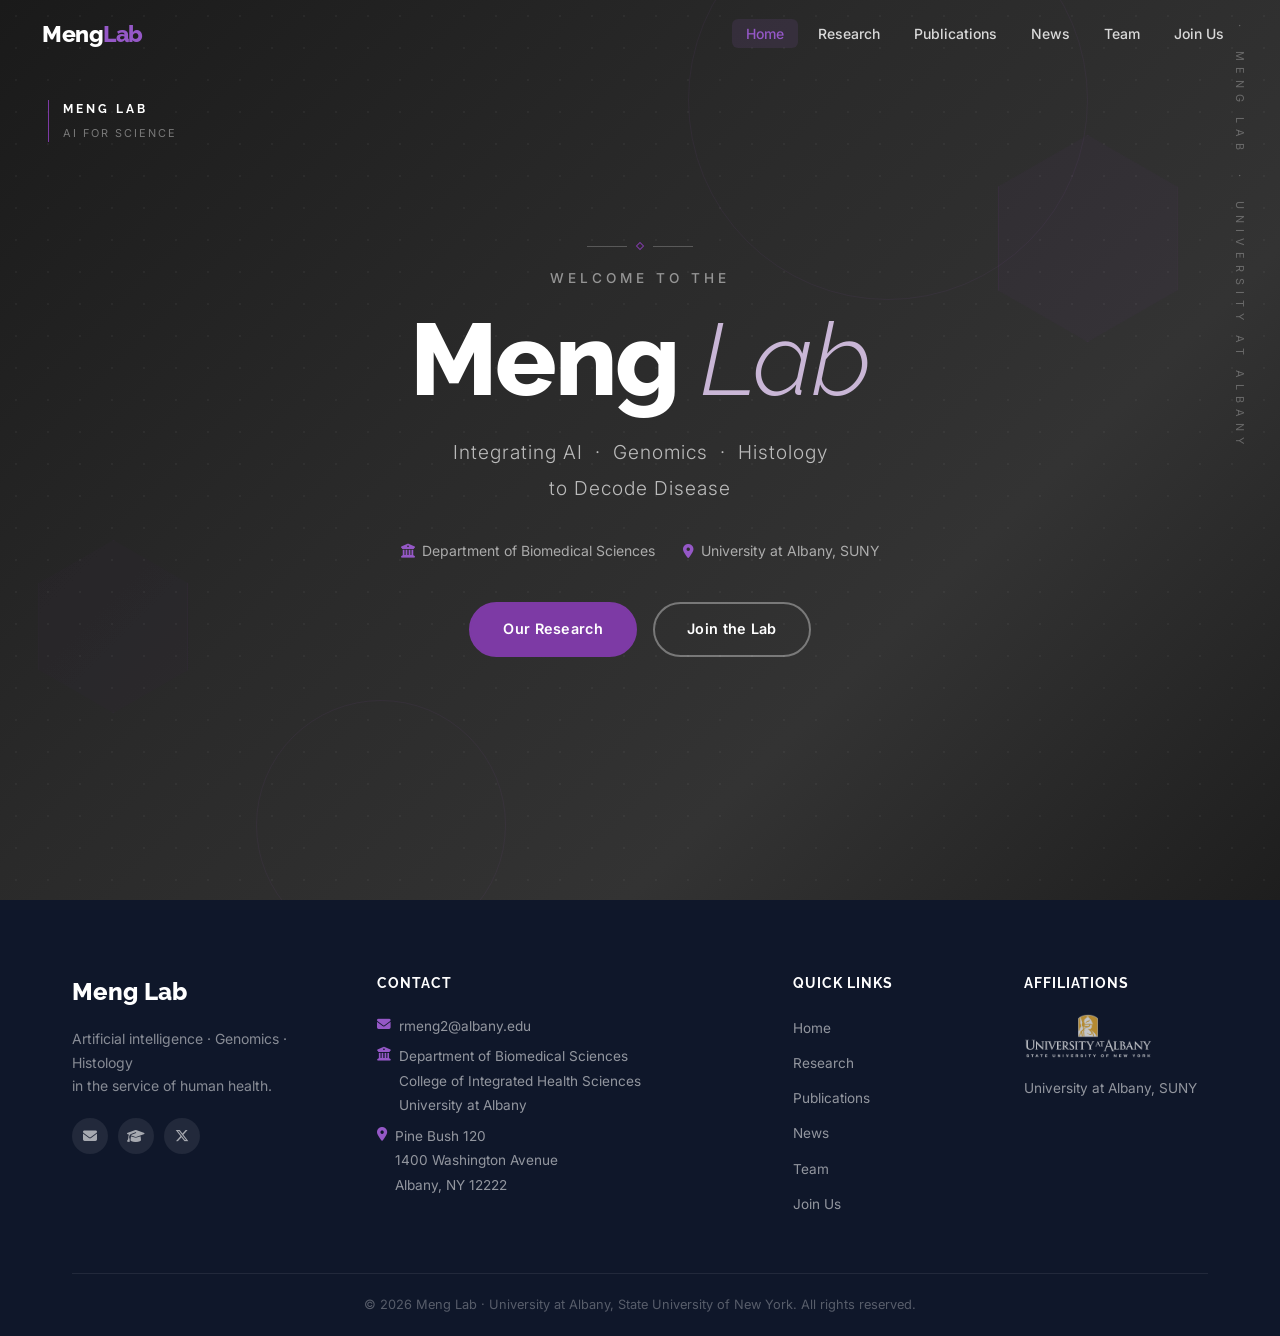
==== commit c26d2dd8: "Restructure footer: separate affiliation from address" ====
--- a/index.html
+++ b/index.html
@@ -88,8 +88,8 @@
                 <div class="footer-col">
                     <h4>Contact</h4>
                     <p><i class="fas fa-envelope"></i> <a href="mailto:rmeng2@albany.edu">rmeng2@albany.edu</a></p>
-                    <p><i class="fas fa-university"></i> Department of Biomedical Sciences</p>
-                    <p><i class="fas fa-map-marker-alt"></i> College of Integrated Health Sciences<br>University at Albany<br>Pine Bush 120<br>1400 Washington Avenue<br>Albany, NY 12222</p>
+                    <p><i class="fas fa-university"></i> Department of Biomedical Sciences<br>College of Integrated Health Sciences<br>University at Albany</p>
+                    <p><i class="fas fa-map-marker-alt"></i> Pine Bush 120<br>1400 Washington Avenue<br>Albany, NY 12222</p>
                 </div>
                 <div class="footer-col">
                     <h4>Quick Links</h4>
--- a/css/style.css
+++ b/css/style.css
@@ -867,9 +867,9 @@
 .badge-pnas,
 .badge-science,
 .badge-nature,
+.badge-natcomm,
 .badge-cell    { background: var(--teal); }
 /* Other journals → dark gray */
-.badge-natcomm,
 .badge-plos,
 .badge-bioprot { background: var(--gray-700); }
 .badge-review  { background: var(--gray-400); }
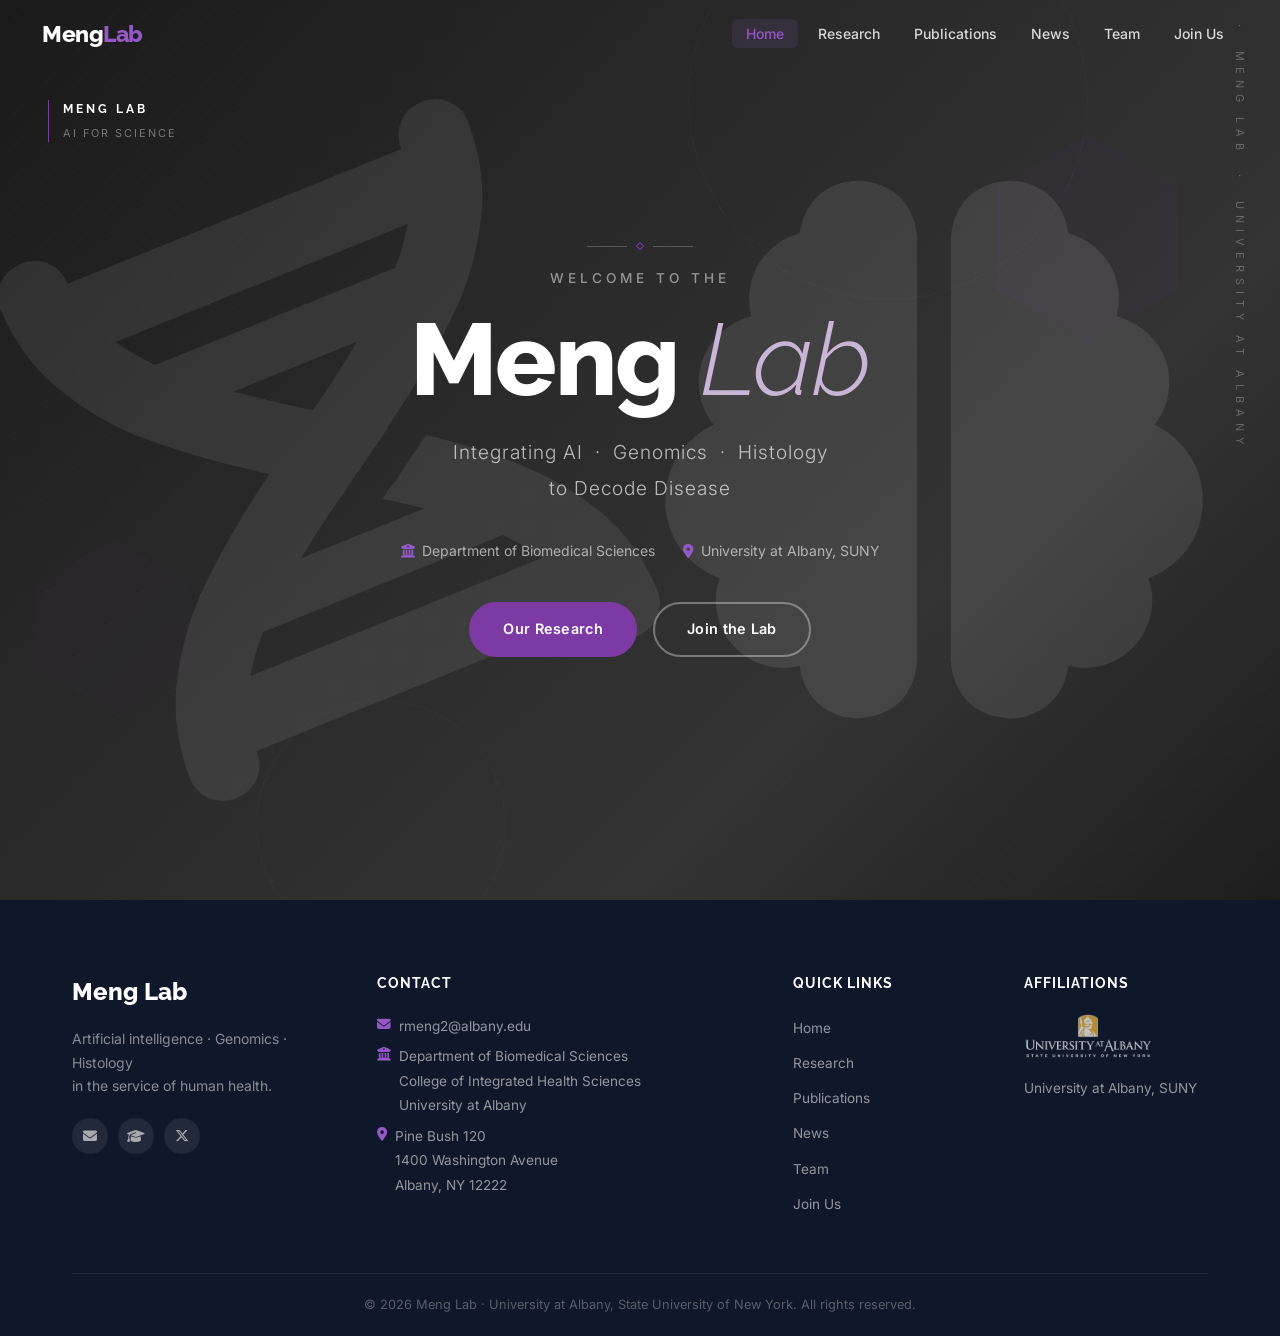
==== commit bb1f0fb8: "Update research cards, add Lab Members section, refine    partnership wording" ====
--- a/index.html
+++ b/index.html
@@ -41,6 +41,12 @@
             <div class="circle circle-1"></div>
             <div class="circle circle-2"></div>
             <div class="dot-grid"></div>
+
+            <!-- DNA (left, tilted) — Font Awesome fa-dna icon, professionally designed -->
+            <i class="fas fa-dna hero-art hero-art-dna" aria-hidden="true"></i>
+
+            <!-- Brain (right) — Font Awesome fa-brain icon, professionally designed -->
+            <i class="fas fa-brain hero-art hero-art-brain" aria-hidden="true"></i>
         </div>
 
         <!-- Editorial corner mark -->
--- a/css/style.css
+++ b/css/style.css
@@ -293,6 +293,34 @@
     pointer-events: none;
 }
 
+/* Hero background icons — Font Awesome fa-dna (left, tilted) + fa-brain (right) */
+.hero-art {
+    position: absolute;
+    top: 50%;
+    pointer-events: none;
+    z-index: 1;
+    color: rgba(255, 255, 255, 0.09);
+    line-height: 1;
+}
+/* DNA — LEFT side, tilted */
+.hero-art-dna {
+    left: 6%;
+    font-size: clamp(300px, 45vw, 620px);
+    transform: translateY(-50%) rotate(-22deg);
+    transform-origin: center;
+    color: rgba(255, 255, 255, 0.08);
+}
+/* Brain — RIGHT side, upright */
+.hero-art-brain {
+    right: 6%;
+    font-size: clamp(280px, 42vw, 580px);
+    transform: translateY(-50%);
+    color: rgba(255, 255, 255, 0.09);
+}
+@media (max-width: 900px) {
+    .hero-art-brain, .hero-art-dna { display: none; }
+}
+
 .hero-tagline {
     font-size: clamp(1rem, 2.5vw, 1.2rem);
     color: rgba(255,255,255,.68);
@@ -899,7 +927,8 @@
     flex-wrap: wrap;
 }
 
-.co-first-label {
+.co-first-label,
+.first-author-label {
     background: rgba(125,58,165,.1);
     color: var(--teal);
     font-size: 0.7rem;
